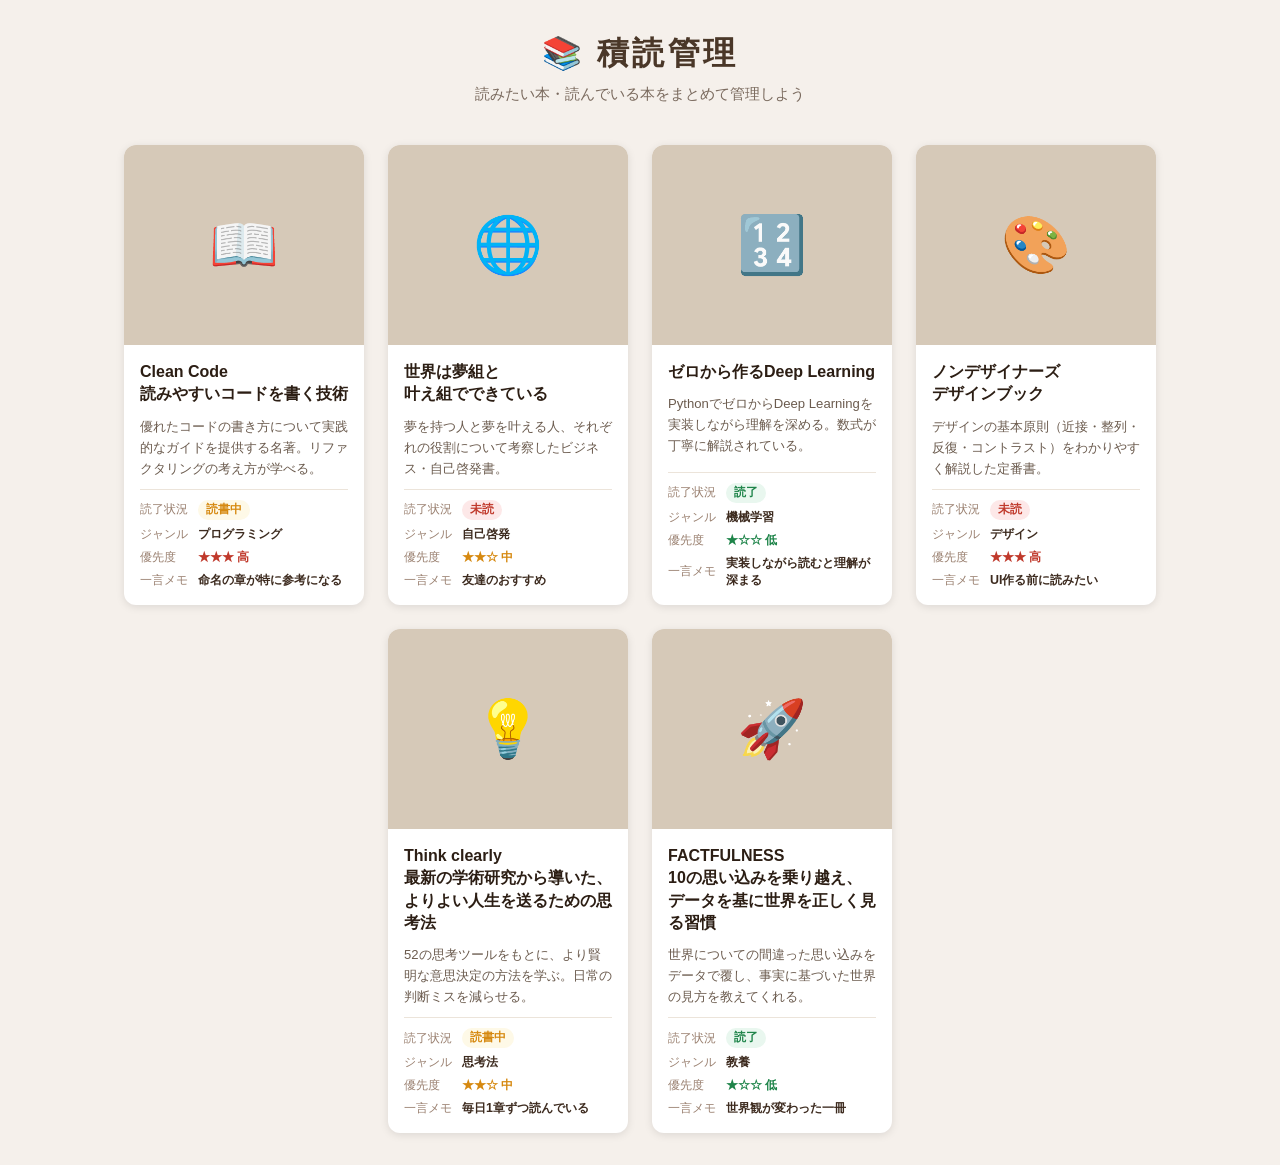
==== week2/index.html @ 2f28d5a5 "feat: 積読管理ページを作成" ====
<!DOCTYPE html>
<html lang="ja">
<head>
  <meta charset="UTF-8" />
  <meta name="viewport" content="width=device-width, initial-scale=1.0" />
  <title>積読管理</title>
  <style>
    *, *::before, *::after { box-sizing: border-box; margin: 0; padding: 0; }

    body {
      font-family: 'Hiragino Kaku Gothic ProN', 'メイリオ', sans-serif;
      background: #f5f0eb;
      color: #333;
      min-height: 100vh;
      padding: 32px 16px;
    }

    header {
      text-align: center;
      margin-bottom: 40px;
    }

    header h1 {
      font-size: 2rem;
      color: #4a3728;
      letter-spacing: 0.1em;
    }

    header p {
      margin-top: 8px;
      color: #7a6a5e;
      font-size: 0.95rem;
    }

    .book-grid {
      display: flex;
      flex-wrap: wrap;
      gap: 24px;
      justify-content: center;
      max-width: 1100px;
      margin: 0 auto;
    }

    .book-card {
      background: #fff;
      border-radius: 12px;
      width: 240px;
      box-shadow: 0 2px 8px rgba(0,0,0,0.10);
      overflow: hidden;
      display: flex;
      flex-direction: column;
      transition: transform 0.25s ease, box-shadow 0.25s ease;
      cursor: default;
    }

    .book-card:hover {
      transform: translateY(-8px) scale(1.02);
      box-shadow: 0 12px 28px rgba(0,0,0,0.18);
    }

    .book-cover {
      width: 100%;
      height: 200px;
      object-fit: cover;
      background: #d6c9b8;
      display: flex;
      align-items: center;
      justify-content: center;
      font-size: 3.5rem;
      flex-shrink: 0;
    }

    .book-body {
      padding: 16px;
      display: flex;
      flex-direction: column;
      gap: 10px;
      flex: 1;
    }

    .book-title {
      font-size: 1rem;
      font-weight: bold;
      color: #2c1e14;
      line-height: 1.4;
    }

    .book-desc {
      font-size: 0.82rem;
      color: #6b5b4e;
      line-height: 1.6;
    }

    .book-meta {
      display: flex;
      flex-direction: column;
      gap: 6px;
      margin-top: auto;
      padding-top: 10px;
      border-top: 1px solid #ece4da;
    }

    .meta-row {
      display: flex;
      align-items: center;
      gap: 6px;
      font-size: 0.78rem;
    }

    .meta-label {
      color: #9a8070;
      min-width: 52px;
    }

    .meta-value {
      font-weight: 600;
      color: #3d2b1f;
    }

    /* 読了状況バッジ */
    .badge {
      display: inline-block;
      padding: 2px 8px;
      border-radius: 20px;
      font-size: 0.74rem;
      font-weight: bold;
    }
    .badge-unread   { background: #fde8e8; color: #c0392b; }
    .badge-reading  { background: #fef9e7; color: #d68910; }
    .badge-done     { background: #e9f7ef; color: #1e8449; }

    /* 優先度 */
    .priority-high   { color: #c0392b; }
    .priority-medium { color: #d68910; }
    .priority-low    { color: #1e8449; }
  </style>
</head>
<body>

  <header>
    <h1>📚 積読管理</h1>
    <p>読みたい本・読んでいる本をまとめて管理しよう</p>
  </header>

  <div class="book-grid">

    <!-- カード 1 -->
    <article class="book-card">
      <div class="book-cover">📖</div>
      <div class="book-body">
        <h2 class="book-title">Clean Code<br>読みやすいコードを書く技術</h2>
        <p class="book-desc">優れたコードの書き方について実践的なガイドを提供する名著。リファクタリングの考え方が学べる。</p>
        <div class="book-meta">
          <div class="meta-row">
            <span class="meta-label">読了状況</span>
            <span class="badge badge-reading">読書中</span>
          </div>
          <div class="meta-row">
            <span class="meta-label">ジャンル</span>
            <span class="meta-value">プログラミング</span>
          </div>
          <div class="meta-row">
            <span class="meta-label">優先度</span>
            <span class="meta-value priority-high">★★★ 高</span>
          </div>
          <div class="meta-row">
            <span class="meta-label">一言メモ</span>
            <span class="meta-value">命名の章が特に参考になる</span>
          </div>
        </div>
      </div>
    </article>

    <!-- カード 2 -->
    <article class="book-card">
      <div class="book-cover">🌐</div>
      <div class="book-body">
        <h2 class="book-title">世界は夢組と<br>叶え組でできている</h2>
        <p class="book-desc">夢を持つ人と夢を叶える人、それぞれの役割について考察したビジネス・自己啓発書。</p>
        <div class="book-meta">
          <div class="meta-row">
            <span class="meta-label">読了状況</span>
            <span class="badge badge-unread">未読</span>
          </div>
          <div class="meta-row">
            <span class="meta-label">ジャンル</span>
            <span class="meta-value">自己啓発</span>
          </div>
          <div class="meta-row">
            <span class="meta-label">優先度</span>
            <span class="meta-value priority-medium">★★☆ 中</span>
          </div>
          <div class="meta-row">
            <span class="meta-label">一言メモ</span>
            <span class="meta-value">友達のおすすめ</span>
          </div>
        </div>
      </div>
    </article>

    <!-- カード 3 -->
    <article class="book-card">
      <div class="book-cover">🔢</div>
      <div class="book-body">
        <h2 class="book-title">ゼロから作るDeep Learning</h2>
        <p class="book-desc">PythonでゼロからDeep Learningを実装しながら理解を深める。数式が丁寧に解説されている。</p>
        <div class="book-meta">
          <div class="meta-row">
            <span class="meta-label">読了状況</span>
            <span class="badge badge-done">読了</span>
          </div>
          <div class="meta-row">
            <span class="meta-label">ジャンル</span>
            <span class="meta-value">機械学習</span>
          </div>
          <div class="meta-row">
            <span class="meta-label">優先度</span>
            <span class="meta-value priority-low">★☆☆ 低</span>
          </div>
          <div class="meta-row">
            <span class="meta-label">一言メモ</span>
            <span class="meta-value">実装しながら読むと理解が深まる</span>
          </div>
        </div>
      </div>
    </article>

    <!-- カード 4 -->
    <article class="book-card">
      <div class="book-cover">🎨</div>
      <div class="book-body">
        <h2 class="book-title">ノンデザイナーズ<br>デザインブック</h2>
        <p class="book-desc">デザインの基本原則（近接・整列・反復・コントラスト）をわかりやすく解説した定番書。</p>
        <div class="book-meta">
          <div class="meta-row">
            <span class="meta-label">読了状況</span>
            <span class="badge badge-unread">未読</span>
          </div>
          <div class="meta-row">
            <span class="meta-label">ジャンル</span>
            <span class="meta-value">デザイン</span>
          </div>
          <div class="meta-row">
            <span class="meta-label">優先度</span>
            <span class="meta-value priority-high">★★★ 高</span>
          </div>
          <div class="meta-row">
            <span class="meta-label">一言メモ</span>
            <span class="meta-value">UI作る前に読みたい</span>
          </div>
        </div>
      </div>
    </article>

    <!-- カード 5 -->
    <article class="book-card">
      <div class="book-cover">💡</div>
      <div class="book-body">
        <h2 class="book-title">Think clearly<br>最新の学術研究から導いた、よりよい人生を送るための思考法</h2>
        <p class="book-desc">52の思考ツールをもとに、より賢明な意思決定の方法を学ぶ。日常の判断ミスを減らせる。</p>
        <div class="book-meta">
          <div class="meta-row">
            <span class="meta-label">読了状況</span>
            <span class="badge badge-reading">読書中</span>
          </div>
          <div class="meta-row">
            <span class="meta-label">ジャンル</span>
            <span class="meta-value">思考法</span>
          </div>
          <div class="meta-row">
            <span class="meta-label">優先度</span>
            <span class="meta-value priority-medium">★★☆ 中</span>
          </div>
          <div class="meta-row">
            <span class="meta-label">一言メモ</span>
            <span class="meta-value">毎日1章ずつ読んでいる</span>
          </div>
        </div>
      </div>
    </article>

    <!-- カード 6 -->
    <article class="book-card">
      <div class="book-cover">🚀</div>
      <div class="book-body">
        <h2 class="book-title">FACTFULNESS<br>10の思い込みを乗り越え、データを基に世界を正しく見る習慣</h2>
        <p class="book-desc">世界についての間違った思い込みをデータで覆し、事実に基づいた世界の見方を教えてくれる。</p>
        <div class="book-meta">
          <div class="meta-row">
            <span class="meta-label">読了状況</span>
            <span class="badge badge-done">読了</span>
          </div>
          <div class="meta-row">
            <span class="meta-label">ジャンル</span>
            <span class="meta-value">教養</span>
          </div>
          <div class="meta-row">
            <span class="meta-label">優先度</span>
            <span class="meta-value priority-low">★☆☆ 低</span>
          </div>
          <div class="meta-row">
            <span class="meta-label">一言メモ</span>
            <span class="meta-value">世界観が変わった一冊</span>
          </div>
        </div>
      </div>
    </article>

  </div>

</body>
</html>
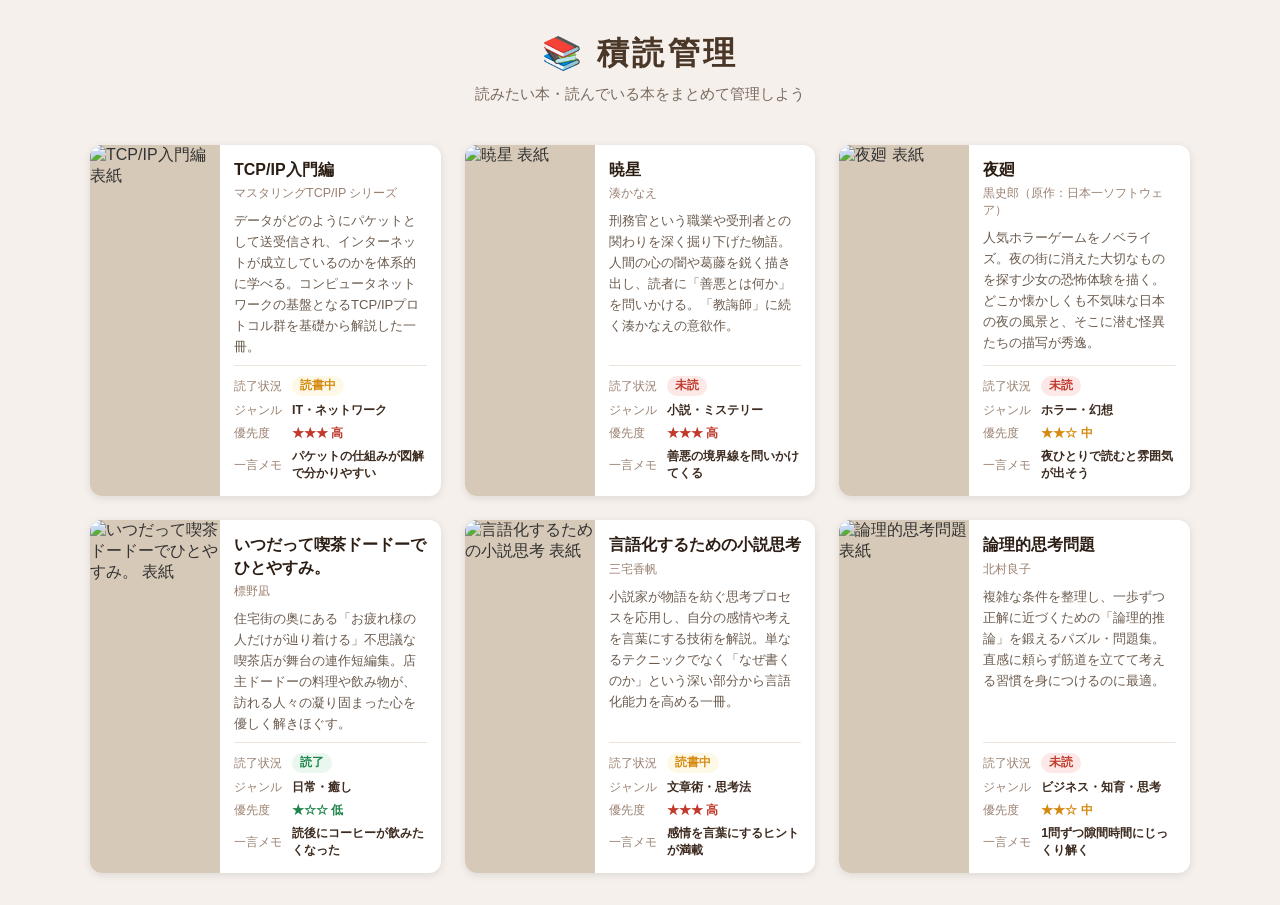
==== commit 46c5c2ff: "feat: 内容、レイアウトの修正" ====
--- a/week2/index.html
+++ b/week2/index.html
@@ -44,38 +44,41 @@
     .book-card {
       background: #fff;
       border-radius: 12px;
-      width: 240px;
+      flex: 0 0 calc(33.333% - 16px);
       box-shadow: 0 2px 8px rgba(0,0,0,0.10);
       overflow: hidden;
       display: flex;
-      flex-direction: column;
+      flex-direction: row;
       transition: transform 0.25s ease, box-shadow 0.25s ease;
       cursor: default;
     }
 
     .book-card:hover {
-      transform: translateY(-8px) scale(1.02);
+      transform: translateY(-6px) scale(1.02);
       box-shadow: 0 12px 28px rgba(0,0,0,0.18);
     }
 
     .book-cover {
+      width: 130px;
+      flex-shrink: 0;
+      overflow: hidden;
+      background: #d6c9b8;
+    }
+
+    .book-cover img {
       width: 100%;
-      height: 200px;
+      height: 100%;
       object-fit: cover;
-      background: #d6c9b8;
-      display: flex;
-      align-items: center;
-      justify-content: center;
-      font-size: 3.5rem;
-      flex-shrink: 0;
+      display: block;
     }
 
     .book-body {
-      padding: 16px;
+      padding: 14px;
       display: flex;
       flex-direction: column;
-      gap: 10px;
+      gap: 8px;
       flex: 1;
+      min-width: 0;
     }
 
     .book-title {
@@ -83,6 +86,12 @@
       font-weight: bold;
       color: #2c1e14;
       line-height: 1.4;
+    }
+
+    .book-author {
+      font-size: 0.78rem;
+      color: #9a8070;
+      margin-top: -4px;
     }
 
     .book-desc {
@@ -146,10 +155,13 @@
 
     <!-- カード 1 -->
     <article class="book-card">
-      <div class="book-cover">📖</div>
-      <div class="book-body">
-        <h2 class="book-title">Clean Code<br>読みやすいコードを書く技術</h2>
-        <p class="book-desc">優れたコードの書き方について実践的なガイドを提供する名著。リファクタリングの考え方が学べる。</p>
+      <div class="book-cover">
+        <img src="https://placehold.co/240x200/2d6a9f/ffffff?text=TCP%2FIP" alt="TCP/IP入門編 表紙" />
+      </div>
+      <div class="book-body">
+        <h2 class="book-title">TCP/IP入門編</h2>
+        <p class="book-author">マスタリングTCP/IP シリーズ</p>
+        <p class="book-desc">データがどのようにパケットとして送受信され、インターネットが成立しているのかを体系的に学べる。コンピュータネットワークの基盤となるTCP/IPプロトコル群を基礎から解説した一冊。</p>
         <div class="book-meta">
           <div class="meta-row">
             <span class="meta-label">読了状況</span>
@@ -157,7 +169,7 @@
           </div>
           <div class="meta-row">
             <span class="meta-label">ジャンル</span>
-            <span class="meta-value">プログラミング</span>
+            <span class="meta-value">IT・ネットワーク</span>
           </div>
           <div class="meta-row">
             <span class="meta-label">優先度</span>
@@ -165,7 +177,7 @@
           </div>
           <div class="meta-row">
             <span class="meta-label">一言メモ</span>
-            <span class="meta-value">命名の章が特に参考になる</span>
+            <span class="meta-value">パケットの仕組みが図解で分かりやすい</span>
           </div>
         </div>
       </div>
@@ -173,10 +185,13 @@
 
     <!-- カード 2 -->
     <article class="book-card">
-      <div class="book-cover">🌐</div>
-      <div class="book-body">
-        <h2 class="book-title">世界は夢組と<br>叶え組でできている</h2>
-        <p class="book-desc">夢を持つ人と夢を叶える人、それぞれの役割について考察したビジネス・自己啓発書。</p>
+      <div class="book-cover">
+        <img src="https://placehold.co/240x200/3b1f5e/e8d5f5?text=%E6%9A%81%E6%98%9F" alt="暁星 表紙" />
+      </div>
+      <div class="book-body">
+        <h2 class="book-title">暁星</h2>
+        <p class="book-author">湊かなえ</p>
+        <p class="book-desc">刑務官という職業や受刑者との関わりを深く掘り下げた物語。人間の心の闇や葛藤を鋭く描き出し、読者に「善悪とは何か」を問いかける。「教誨師」に続く湊かなえの意欲作。</p>
         <div class="book-meta">
           <div class="meta-row">
             <span class="meta-label">読了状況</span>
@@ -184,7 +199,37 @@
           </div>
           <div class="meta-row">
             <span class="meta-label">ジャンル</span>
-            <span class="meta-value">自己啓発</span>
+            <span class="meta-value">小説・ミステリー</span>
+          </div>
+          <div class="meta-row">
+            <span class="meta-label">優先度</span>
+            <span class="meta-value priority-high">★★★ 高</span>
+          </div>
+          <div class="meta-row">
+            <span class="meta-label">一言メモ</span>
+            <span class="meta-value">善悪の境界線を問いかけてくる</span>
+          </div>
+        </div>
+      </div>
+    </article>
+
+    <!-- カード 3 -->
+    <article class="book-card">
+      <div class="book-cover">
+        <img src="https://placehold.co/240x200/12122a/8ecae6?text=%E5%A4%9C%E5%BB%BB" alt="夜廻 表紙" />
+      </div>
+      <div class="book-body">
+        <h2 class="book-title">夜廻</h2>
+        <p class="book-author">黒史郎（原作：日本一ソフトウェア）</p>
+        <p class="book-desc">人気ホラーゲームをノベライズ。夜の街に消えた大切なものを探す少女の恐怖体験を描く。どこか懐かしくも不気味な日本の夜の風景と、そこに潜む怪異たちの描写が秀逸。</p>
+        <div class="book-meta">
+          <div class="meta-row">
+            <span class="meta-label">読了状況</span>
+            <span class="badge badge-unread">未読</span>
+          </div>
+          <div class="meta-row">
+            <span class="meta-label">ジャンル</span>
+            <span class="meta-value">ホラー・幻想</span>
           </div>
           <div class="meta-row">
             <span class="meta-label">優先度</span>
@@ -192,18 +237,21 @@
           </div>
           <div class="meta-row">
             <span class="meta-label">一言メモ</span>
-            <span class="meta-value">友達のおすすめ</span>
-          </div>
-        </div>
-      </div>
-    </article>
-
-    <!-- カード 3 -->
-    <article class="book-card">
-      <div class="book-cover">🔢</div>
-      <div class="book-body">
-        <h2 class="book-title">ゼロから作るDeep Learning</h2>
-        <p class="book-desc">PythonでゼロからDeep Learningを実装しながら理解を深める。数式が丁寧に解説されている。</p>
+            <span class="meta-value">夜ひとりで読むと雰囲気が出そう</span>
+          </div>
+        </div>
+      </div>
+    </article>
+
+    <!-- カード 4 -->
+    <article class="book-card">
+      <div class="book-cover">
+        <img src="https://placehold.co/240x200/7b4f2e/fdf3e3?text=%E5%96%AB%E8%8C%B6%E3%83%89%E3%83%BC%E3%83%89%E3%83%BC" alt="いつだって喫茶ドードーでひとやすみ。 表紙" />
+      </div>
+      <div class="book-body">
+        <h2 class="book-title">いつだって喫茶ドードーでひとやすみ。</h2>
+        <p class="book-author">標野凪</p>
+        <p class="book-desc">住宅街の奥にある「お疲れ様の人だけが辿り着ける」不思議な喫茶店が舞台の連作短編集。店主ドードーの料理や飲み物が、訪れる人々の凝り固まった心を優しく解きほぐす。</p>
         <div class="book-meta">
           <div class="meta-row">
             <span class="meta-label">読了状況</span>
@@ -211,7 +259,7 @@
           </div>
           <div class="meta-row">
             <span class="meta-label">ジャンル</span>
-            <span class="meta-value">機械学習</span>
+            <span class="meta-value">日常・癒し</span>
           </div>
           <div class="meta-row">
             <span class="meta-label">優先度</span>
@@ -219,18 +267,51 @@
           </div>
           <div class="meta-row">
             <span class="meta-label">一言メモ</span>
-            <span class="meta-value">実装しながら読むと理解が深まる</span>
-          </div>
-        </div>
-      </div>
-    </article>
-
-    <!-- カード 4 -->
-    <article class="book-card">
-      <div class="book-cover">🎨</div>
-      <div class="book-body">
-        <h2 class="book-title">ノンデザイナーズ<br>デザインブック</h2>
-        <p class="book-desc">デザインの基本原則（近接・整列・反復・コントラスト）をわかりやすく解説した定番書。</p>
+            <span class="meta-value">読後にコーヒーが飲みたくなった</span>
+          </div>
+        </div>
+      </div>
+    </article>
+
+    <!-- カード 5 -->
+    <article class="book-card">
+      <div class="book-cover">
+        <img src="https://placehold.co/240x200/8b2323/fef5f5?text=%E8%A8%80%E8%AA%9E%E5%8C%96" alt="言語化するための小説思考 表紙" />
+      </div>
+      <div class="book-body">
+        <h2 class="book-title">言語化するための小説思考</h2>
+        <p class="book-author">三宅香帆</p>
+        <p class="book-desc">小説家が物語を紡ぐ思考プロセスを応用し、自分の感情や考えを言葉にする技術を解説。単なるテクニックでなく「なぜ書くのか」という深い部分から言語化能力を高める一冊。</p>
+        <div class="book-meta">
+          <div class="meta-row">
+            <span class="meta-label">読了状況</span>
+            <span class="badge badge-reading">読書中</span>
+          </div>
+          <div class="meta-row">
+            <span class="meta-label">ジャンル</span>
+            <span class="meta-value">文章術・思考法</span>
+          </div>
+          <div class="meta-row">
+            <span class="meta-label">優先度</span>
+            <span class="meta-value priority-high">★★★ 高</span>
+          </div>
+          <div class="meta-row">
+            <span class="meta-label">一言メモ</span>
+            <span class="meta-value">感情を言葉にするヒントが満載</span>
+          </div>
+        </div>
+      </div>
+    </article>
+
+    <!-- カード 6 -->
+    <article class="book-card">
+      <div class="book-cover">
+        <img src="https://placehold.co/240x200/1a5c5c/e0f7f7?text=%E8%AB%96%E7%90%86%E7%9A%84%E6%80%9D%E8%80%83" alt="論理的思考問題 表紙" />
+      </div>
+      <div class="book-body">
+        <h2 class="book-title">論理的思考問題</h2>
+        <p class="book-author">北村良子</p>
+        <p class="book-desc">複雑な条件を整理し、一歩ずつ正解に近づくための「論理的推論」を鍛えるパズル・問題集。直感に頼らず筋道を立てて考える習慣を身につけるのに最適。</p>
         <div class="book-meta">
           <div class="meta-row">
             <span class="meta-label">読了状況</span>
@@ -238,34 +319,7 @@
           </div>
           <div class="meta-row">
             <span class="meta-label">ジャンル</span>
-            <span class="meta-value">デザイン</span>
-          </div>
-          <div class="meta-row">
-            <span class="meta-label">優先度</span>
-            <span class="meta-value priority-high">★★★ 高</span>
-          </div>
-          <div class="meta-row">
-            <span class="meta-label">一言メモ</span>
-            <span class="meta-value">UI作る前に読みたい</span>
-          </div>
-        </div>
-      </div>
-    </article>
-
-    <!-- カード 5 -->
-    <article class="book-card">
-      <div class="book-cover">💡</div>
-      <div class="book-body">
-        <h2 class="book-title">Think clearly<br>最新の学術研究から導いた、よりよい人生を送るための思考法</h2>
-        <p class="book-desc">52の思考ツールをもとに、より賢明な意思決定の方法を学ぶ。日常の判断ミスを減らせる。</p>
-        <div class="book-meta">
-          <div class="meta-row">
-            <span class="meta-label">読了状況</span>
-            <span class="badge badge-reading">読書中</span>
-          </div>
-          <div class="meta-row">
-            <span class="meta-label">ジャンル</span>
-            <span class="meta-value">思考法</span>
+            <span class="meta-value">ビジネス・知育・思考</span>
           </div>
           <div class="meta-row">
             <span class="meta-label">優先度</span>
@@ -273,34 +327,7 @@
           </div>
           <div class="meta-row">
             <span class="meta-label">一言メモ</span>
-            <span class="meta-value">毎日1章ずつ読んでいる</span>
-          </div>
-        </div>
-      </div>
-    </article>
-
-    <!-- カード 6 -->
-    <article class="book-card">
-      <div class="book-cover">🚀</div>
-      <div class="book-body">
-        <h2 class="book-title">FACTFULNESS<br>10の思い込みを乗り越え、データを基に世界を正しく見る習慣</h2>
-        <p class="book-desc">世界についての間違った思い込みをデータで覆し、事実に基づいた世界の見方を教えてくれる。</p>
-        <div class="book-meta">
-          <div class="meta-row">
-            <span class="meta-label">読了状況</span>
-            <span class="badge badge-done">読了</span>
-          </div>
-          <div class="meta-row">
-            <span class="meta-label">ジャンル</span>
-            <span class="meta-value">教養</span>
-          </div>
-          <div class="meta-row">
-            <span class="meta-label">優先度</span>
-            <span class="meta-value priority-low">★☆☆ 低</span>
-          </div>
-          <div class="meta-row">
-            <span class="meta-label">一言メモ</span>
-            <span class="meta-value">世界観が変わった一冊</span>
+            <span class="meta-value">1問ずつ隙間時間にじっくり解く</span>
           </div>
         </div>
       </div>
